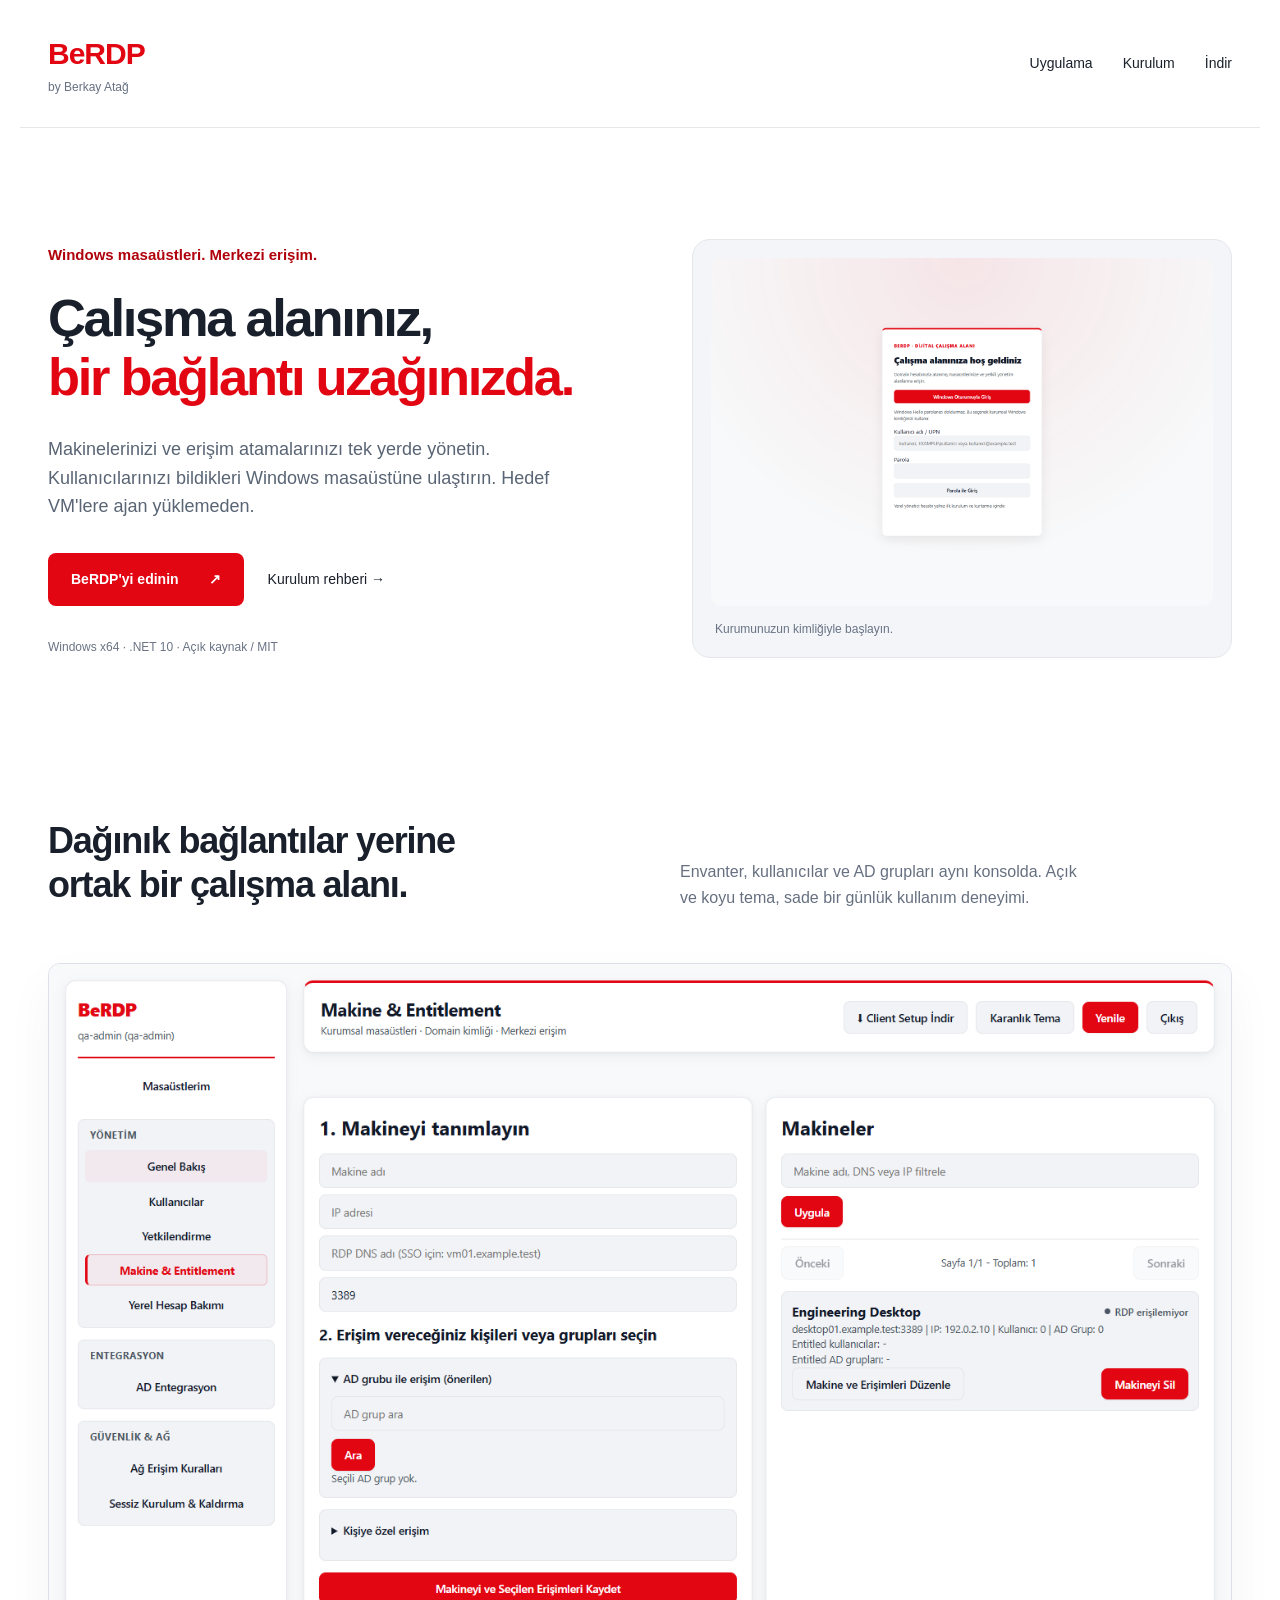
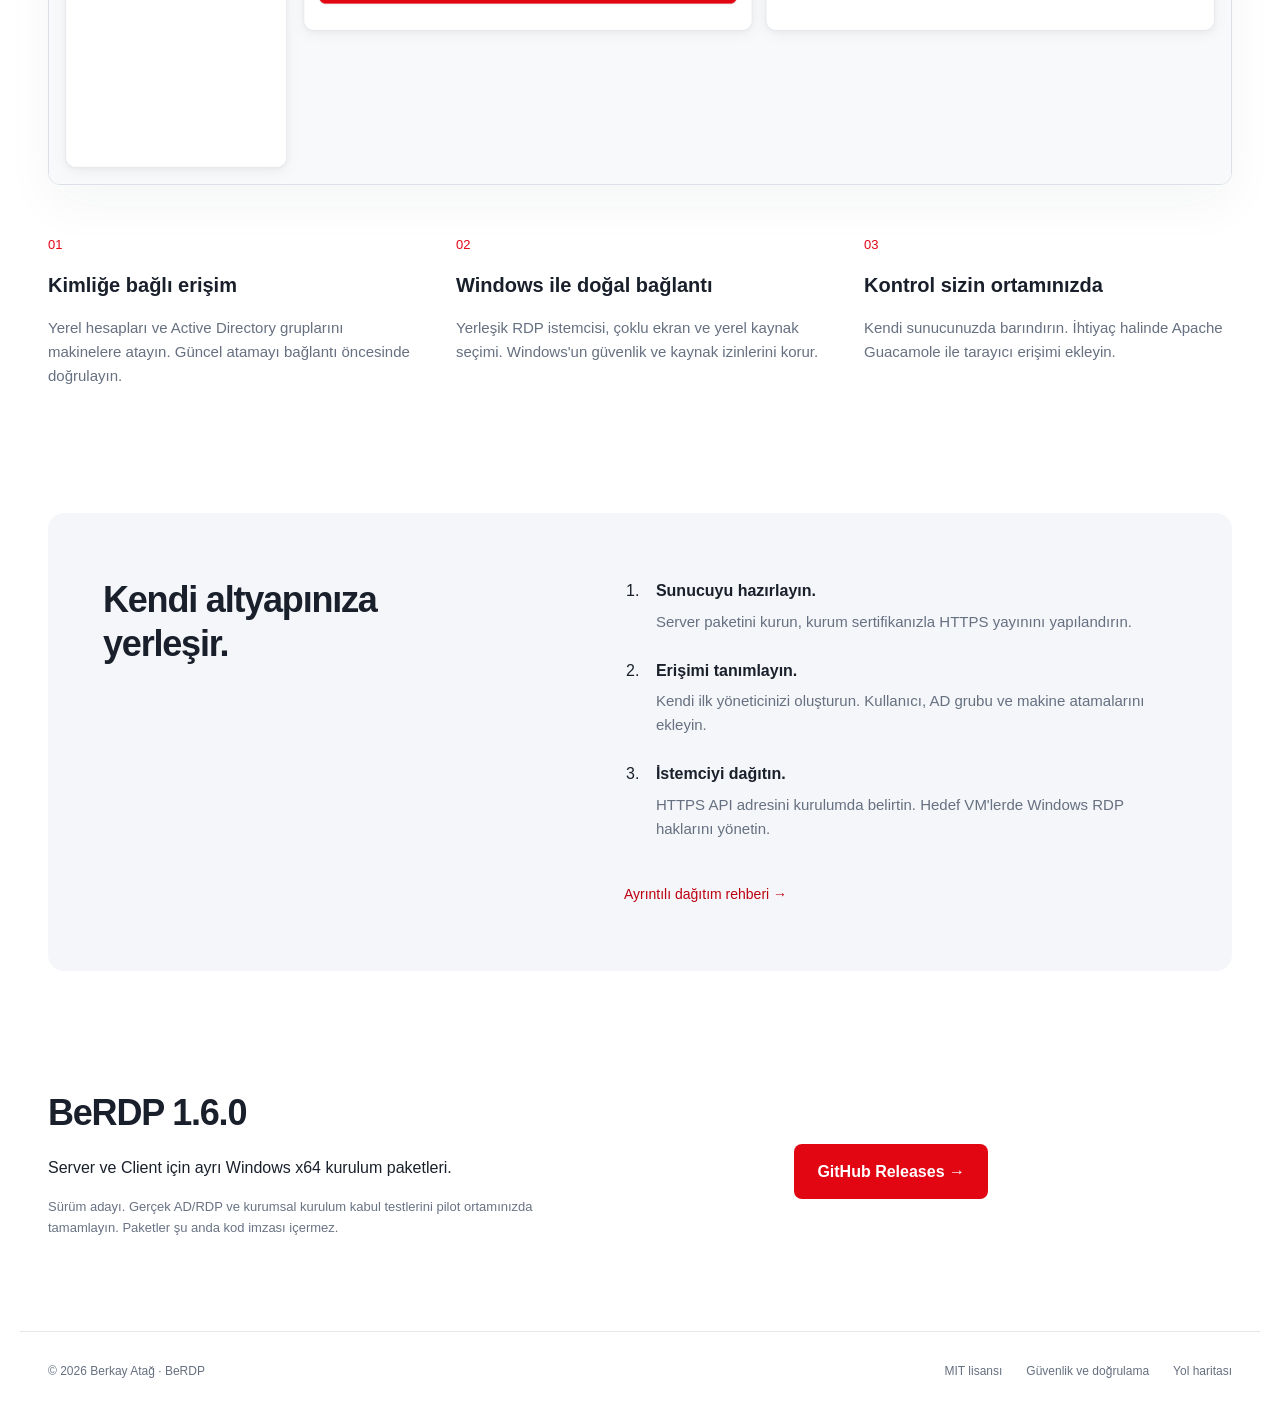
==== docs/index.html @ 2b5a0aac "Prepare BeRDP 1.6.0 secure release candidate" ====
<!doctype html>
<html lang="tr"><head><meta charset="utf-8"><meta name="viewport" content="width=device-width, initial-scale=1"><meta name="description" content="BeRDP: Windows masaüstleri için merkezi RDP erişimi ve Active Directory tabanlı yetkilendirme."><title>BeRDP — Masaüstlerine tek noktadan erişim</title><link rel="stylesheet" href="site.css"><script defer src="site-config.js"></script><script defer src="site.js"></script></head>
<body><header><a class="brand" href="#">BeRDP<span>by Berkay Atağ</span></a><nav aria-label="Ana menü"><a href="#product">Uygulama</a><a href="#deploy">Kurulum</a><a href="#download">İndir</a></nav></header>
<main><section class="hero"><div><p class="intro">Windows masaüstleri. Merkezi erişim.</p><h1>Çalışma alanınız,<br><em>bir bağlantı uzağınızda.</em></h1><p class="lead">Makinelerinizi ve erişim atamalarınızı tek yerde yönetin. Kullanıcılarınızı bildikleri Windows masaüstüne ulaştırın. Hedef VM'lere ajan yüklemeden.</p><div class="actions"><a class="button" href="#download">BeRDP'yi edinin <span aria-hidden="true">↗</span></a><a href="INSTALLATION_GUIDE.md">Kurulum rehberi →</a></div><p class="meta">Windows x64 · .NET 10 · Açık kaynak / MIT</p></div><figure><img src="ui/login.png" alt="BeRDP'nin Windows oturumu veya kullanıcı parolasıyla giriş ekranı"><figcaption>Kurumunuzun kimliğiyle başlayın.</figcaption></figure></section>
<section id="product" class="product"><div class="section-heading"><h2>Dağınık bağlantılar yerine<br>ortak bir çalışma alanı.</h2><p>Envanter, kullanıcılar ve AD grupları aynı konsolda. Açık ve koyu tema, sade bir günlük kullanım deneyimi.</p></div><img class="wide" src="ui/machines.png" alt="BeRDP konsolunda makine oluşturma ve kullanıcı veya grup atama ekranı" loading="lazy"><div class="features"><article><span>01</span><h3>Kimliğe bağlı erişim</h3><p>Yerel hesapları ve Active Directory gruplarını makinelere atayın. Güncel atamayı bağlantı öncesinde doğrulayın.</p></article><article><span>02</span><h3>Windows ile doğal bağlantı</h3><p>Yerleşik RDP istemcisi, çoklu ekran ve yerel kaynak seçimi. Windows'un güvenlik ve kaynak izinlerini korur.</p></article><article><span>03</span><h3>Kontrol sizin ortamınızda</h3><p>Kendi sunucunuzda barındırın. İhtiyaç halinde Apache Guacamole ile tarayıcı erişimi ekleyin.</p></article></div></section>
<section id="deploy" class="deploy"><h2>Kendi altyapınıza<br>yerleşir.</h2><div><ol><li><strong>Sunucuyu hazırlayın.</strong><p>Server paketini kurun, kurum sertifikanızla HTTPS yayınını yapılandırın.</p></li><li><strong>Erişimi tanımlayın.</strong><p>Kendi ilk yöneticinizi oluşturun. Kullanıcı, AD grubu ve makine atamalarını ekleyin.</p></li><li><strong>İstemciyi dağıtın.</strong><p>HTTPS API adresini kurulumda belirtin. Hedef VM'lerde Windows RDP haklarını yönetin.</p></li></ol><a href="INSTALLATION_GUIDE.md">Ayrıntılı dağıtım rehberi →</a></div></section>
<section id="download" class="download"><div><h2>BeRDP 1.6.0</h2><p>Server ve Client için ayrı Windows x64 kurulum paketleri.</p><p class="release-note">Sürüm adayı. Gerçek AD/RDP ve kurumsal kurulum kabul testlerini pilot ortamınızda tamamlayın. Paketler şu anda kod imzası içermez.</p></div><div id="releaseLinks"><p>Public yayın hazırlanıyor.</p><a class="button" href="RELEASING.md">Yayın ve derleme rehberi →</a></div></section>
</main><footer><span>© 2026 Berkay Atağ · BeRDP</span><a href="../LICENSE">MIT lisansı</a><a href="SECURITY-REVIEW.md">Güvenlik ve doğrulama</a><a href="ROADMAP.md">Yol haritası</a></footer></body></html>
---- docs/site.css ----
*{box-sizing:border-box}html{scroll-behavior:smooth}body{margin:0;color:#19202b;background:#fff;font-family:Segoe UI,Arial,sans-serif;line-height:1.6}a{color:inherit;text-decoration:none}a:hover{text-decoration:underline}a:focus-visible{outline:3px solid #e20613;outline-offset:6px}header,main,footer{max-width:1240px;margin:auto}header{display:flex;justify-content:space-between;align-items:center;padding:30px 28px;border-bottom:1px solid #e5e7eb}.brand{font-weight:800;font-size:30px;color:#e20613;letter-spacing:-1px}.brand span{font-size:12px;color:#677183;display:block;font-weight:400;letter-spacing:0}nav{display:flex;gap:30px;font-size:14px}.hero{padding:100px 28px 80px;display:grid;grid-template-columns:1.1fr 1fr;gap:50px;align-items:center}.intro{color:#b0000b;font-size:15px;font-weight:600}h1{font-size:clamp(36px,4.1vw,58px);line-height:1.12;letter-spacing:-2.3px;margin:22px 0 28px}h1 em{font-style:normal;color:#e20613}.lead{font-size:18px;color:#596474;max-width:540px}.actions{display:flex;align-items:center;gap:24px;margin:32px 0;font-size:14px}.button{display:inline-flex;justify-content:space-between;gap:30px;padding:15px 23px;background:#e20613;color:white;border-radius:8px;font-weight:600}.button:hover{background:#bc0010;text-decoration:none}.meta{font-size:12px;color:#6a7484}figure{margin:0;padding:18px;background:#f3f5f8;border:1px solid #e5e7eb;border-radius:18px}figure img{display:block;width:100%;border-radius:10px}figcaption{font-size:12px;color:#687385;margin:14px 4px 0}.product{padding:70px 28px}.section-heading{display:grid;grid-template-columns:1fr 1fr;gap:80px;align-items:end;margin-bottom:36px}h2{font-size:36px;line-height:1.22;letter-spacing:-1.2px;margin:0 0 20px}.section-heading p{color:#667080;max-width:400px}.wide{width:100%;display:block;border:1px solid #dce1e8;border-radius:12px;box-shadow:0 20px 50px #1823380b}.features{display:grid;grid-template-columns:repeat(3,1fr);gap:40px;margin-top:46px}.features span{font-size:13px;color:#e20613}.features h3{font-size:20px;margin:12px 0}.features p{font-size:15px;color:#667080}.deploy{margin:40px 28px;padding:65px 55px;background:#f4f6f9;border-radius:16px;display:grid;grid-template-columns:1fr 1.2fr;gap:60px}ol{padding-left:20px;margin-top:0}li{padding:0 0 18px 12px}li p{margin:6px 0;color:#667080;font-size:15px}.deploy a{font-size:14px;color:#bd0010}.download{padding:80px 28px;display:grid;grid-template-columns:1.5fr 1fr;gap:90px;align-items:center}.release-note{color:#697384;font-size:13px;max-width:540px}footer{border-top:1px solid #e5e7eb;padding:30px 28px;display:flex;gap:24px;color:#667080;font-size:12px}footer span{margin-right:auto}@media(max-width:760px){header{padding:20px}nav{gap:16px}.hero{padding:50px 20px;grid-template-columns:1fr;gap:28px}h1{letter-spacing:-1.2px}.section-heading{grid-template-columns:1fr;gap:0}h2{font-size:30px}.product{padding:35px 20px}.features{grid-template-columns:1fr;gap:16px}.deploy{margin:20px;padding:30px;grid-template-columns:1fr;gap:15px}.download{padding:45px 20px;grid-template-columns:1fr;gap:10px}footer{flex-wrap:wrap;padding:24px 20px}footer span{width:100%}.actions{gap:18px;flex-wrap:wrap}}@media(prefers-reduced-motion:reduce){html{scroll-behavior:auto}}
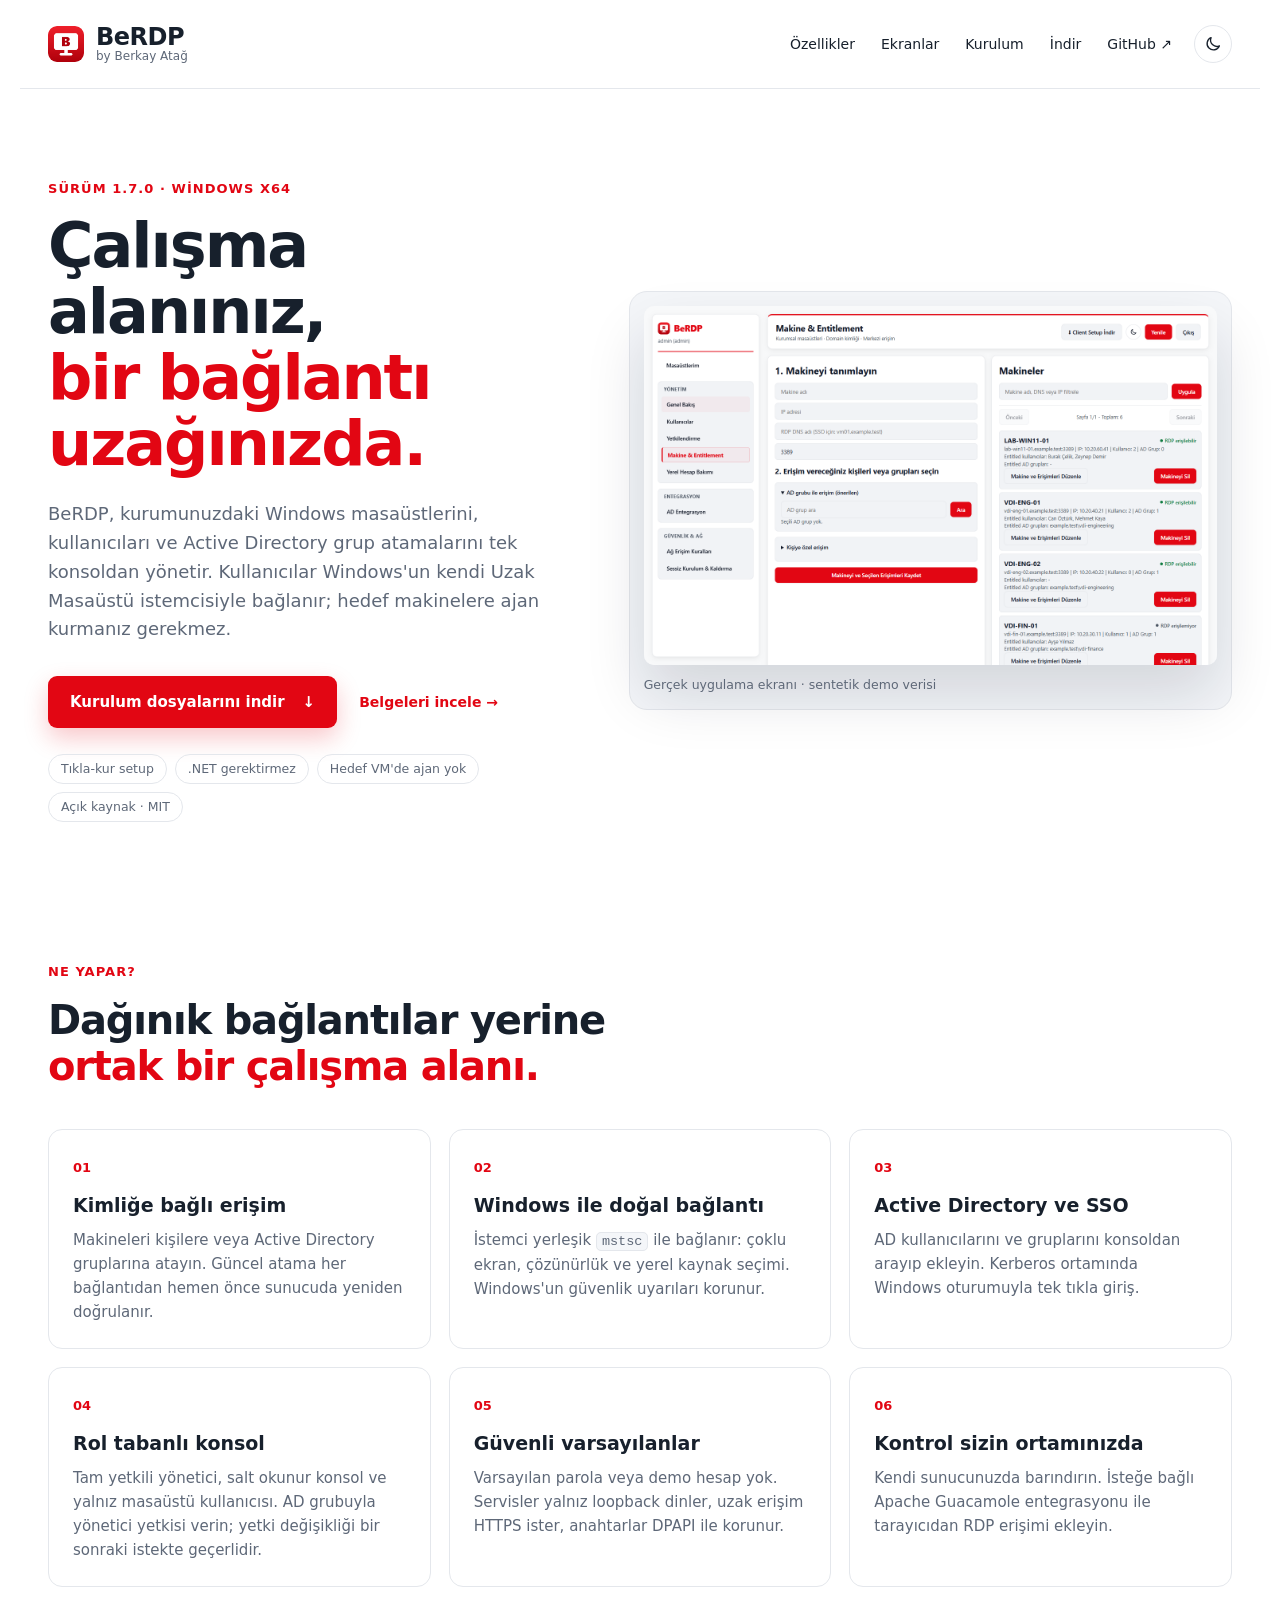
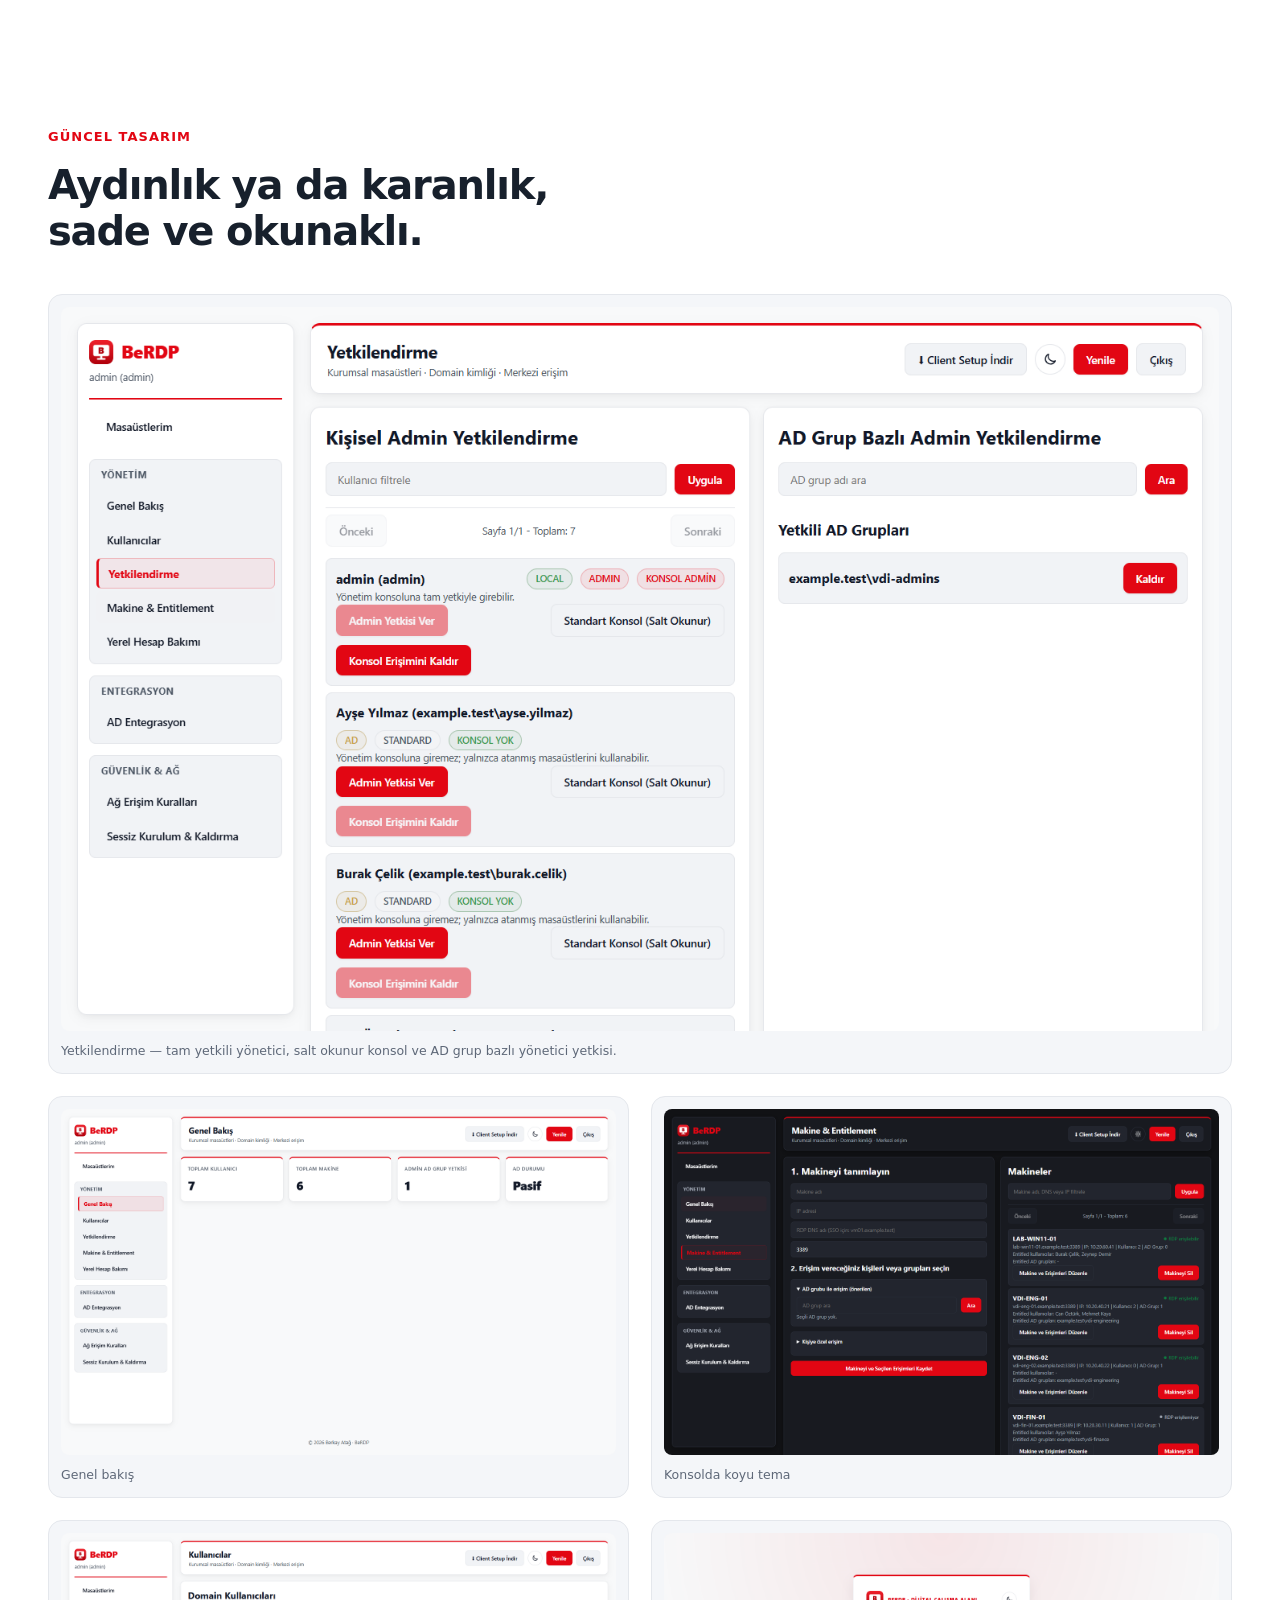
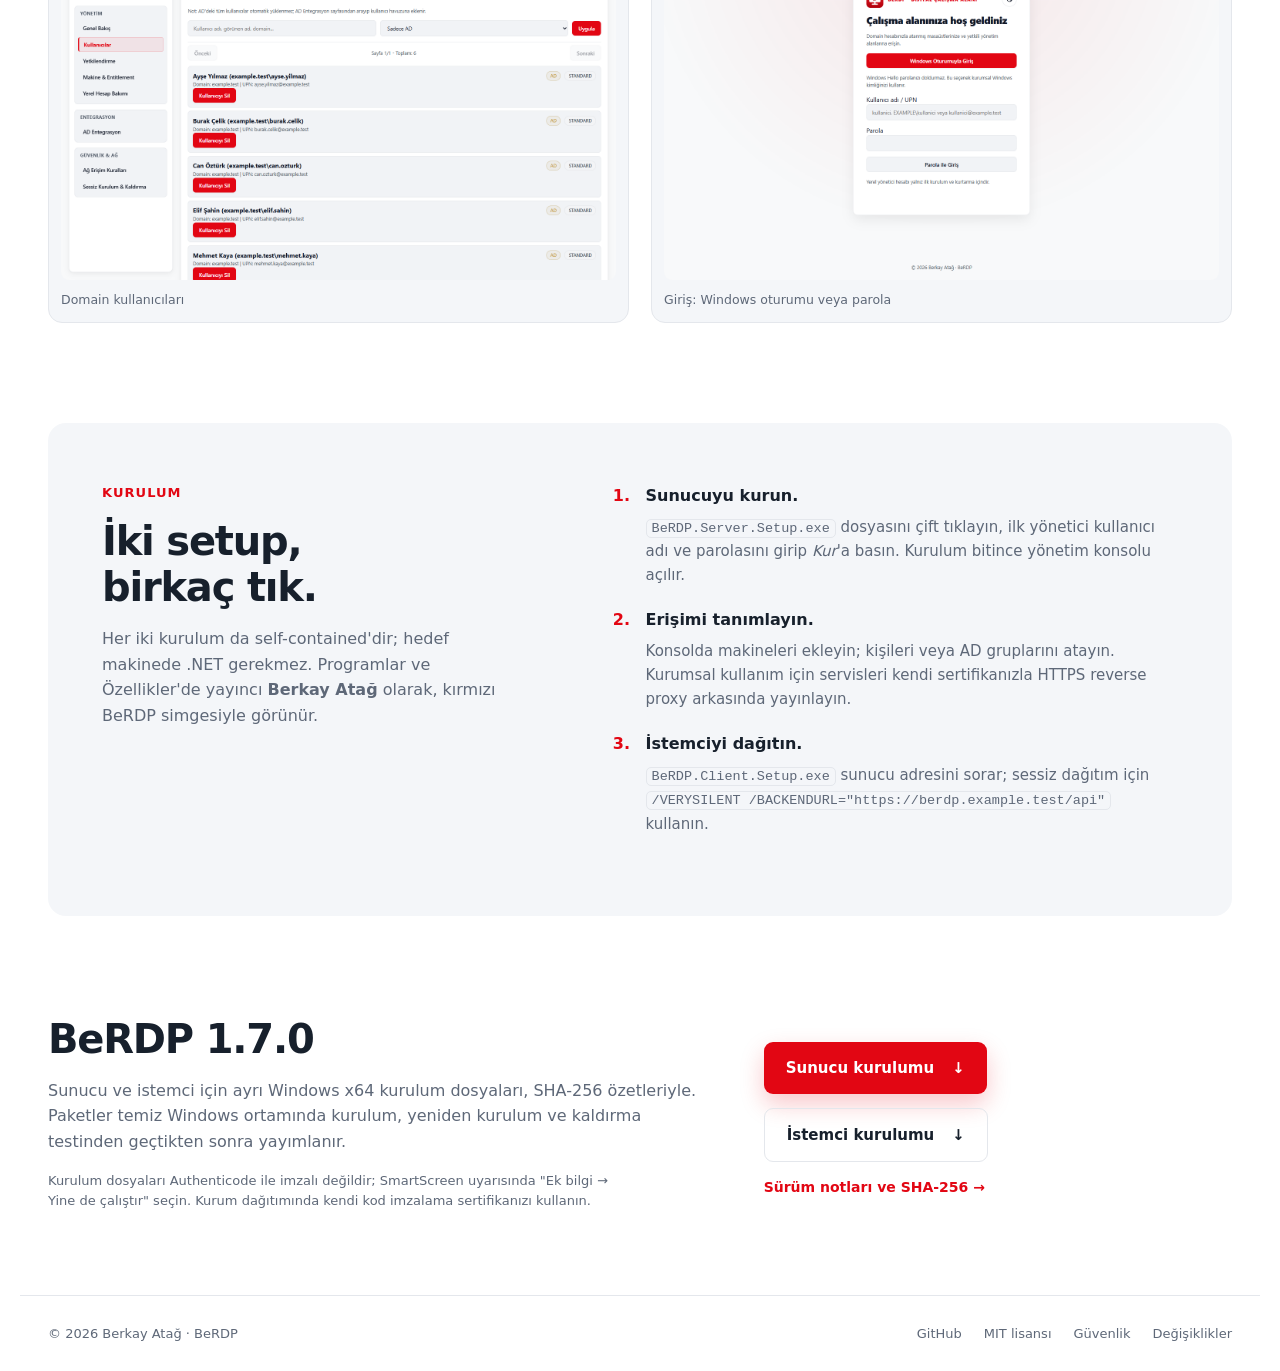
==== commit e8266095: "Release BeRDP 1.7.0: click-to-install setups, red brand icon and security fixes - Turkish click-to-i" ====
--- a/docs/index.html
+++ b/docs/index.html
@@ -1,8 +1,187 @@
 <!doctype html>
-<html lang="tr"><head><meta charset="utf-8"><meta name="viewport" content="width=device-width, initial-scale=1"><meta name="description" content="BeRDP: Windows masaüstleri için merkezi RDP erişimi ve Active Directory tabanlı yetkilendirme."><title>BeRDP — Masaüstlerine tek noktadan erişim</title><link rel="stylesheet" href="site.css"><script defer src="site-config.js"></script><script defer src="site.js"></script></head>
-<body><header><a class="brand" href="#">BeRDP<span>by Berkay Atağ</span></a><nav aria-label="Ana menü"><a href="#product">Uygulama</a><a href="#deploy">Kurulum</a><a href="#download">İndir</a></nav></header>
-<main><section class="hero"><div><p class="intro">Windows masaüstleri. Merkezi erişim.</p><h1>Çalışma alanınız,<br><em>bir bağlantı uzağınızda.</em></h1><p class="lead">Makinelerinizi ve erişim atamalarınızı tek yerde yönetin. Kullanıcılarınızı bildikleri Windows masaüstüne ulaştırın. Hedef VM'lere ajan yüklemeden.</p><div class="actions"><a class="button" href="#download">BeRDP'yi edinin <span aria-hidden="true">↗</span></a><a href="INSTALLATION_GUIDE.md">Kurulum rehberi →</a></div><p class="meta">Windows x64 · .NET 10 · Açık kaynak / MIT</p></div><figure><img src="ui/login.png" alt="BeRDP'nin Windows oturumu veya kullanıcı parolasıyla giriş ekranı"><figcaption>Kurumunuzun kimliğiyle başlayın.</figcaption></figure></section>
-<section id="product" class="product"><div class="section-heading"><h2>Dağınık bağlantılar yerine<br>ortak bir çalışma alanı.</h2><p>Envanter, kullanıcılar ve AD grupları aynı konsolda. Açık ve koyu tema, sade bir günlük kullanım deneyimi.</p></div><img class="wide" src="ui/machines.png" alt="BeRDP konsolunda makine oluşturma ve kullanıcı veya grup atama ekranı" loading="lazy"><div class="features"><article><span>01</span><h3>Kimliğe bağlı erişim</h3><p>Yerel hesapları ve Active Directory gruplarını makinelere atayın. Güncel atamayı bağlantı öncesinde doğrulayın.</p></article><article><span>02</span><h3>Windows ile doğal bağlantı</h3><p>Yerleşik RDP istemcisi, çoklu ekran ve yerel kaynak seçimi. Windows'un güvenlik ve kaynak izinlerini korur.</p></article><article><span>03</span><h3>Kontrol sizin ortamınızda</h3><p>Kendi sunucunuzda barındırın. İhtiyaç halinde Apache Guacamole ile tarayıcı erişimi ekleyin.</p></article></div></section>
-<section id="deploy" class="deploy"><h2>Kendi altyapınıza<br>yerleşir.</h2><div><ol><li><strong>Sunucuyu hazırlayın.</strong><p>Server paketini kurun, kurum sertifikanızla HTTPS yayınını yapılandırın.</p></li><li><strong>Erişimi tanımlayın.</strong><p>Kendi ilk yöneticinizi oluşturun. Kullanıcı, AD grubu ve makine atamalarını ekleyin.</p></li><li><strong>İstemciyi dağıtın.</strong><p>HTTPS API adresini kurulumda belirtin. Hedef VM'lerde Windows RDP haklarını yönetin.</p></li></ol><a href="INSTALLATION_GUIDE.md">Ayrıntılı dağıtım rehberi →</a></div></section>
-<section id="download" class="download"><div><h2>BeRDP 1.6.0</h2><p>Server ve Client için ayrı Windows x64 kurulum paketleri.</p><p class="release-note">Sürüm adayı. Gerçek AD/RDP ve kurumsal kurulum kabul testlerini pilot ortamınızda tamamlayın. Paketler şu anda kod imzası içermez.</p></div><div id="releaseLinks"><p>Public yayın hazırlanıyor.</p><a class="button" href="RELEASING.md">Yayın ve derleme rehberi →</a></div></section>
-</main><footer><span>© 2026 Berkay Atağ · BeRDP</span><a href="../LICENSE">MIT lisansı</a><a href="SECURITY-REVIEW.md">Güvenlik ve doğrulama</a><a href="ROADMAP.md">Yol haritası</a></footer></body></html>
+<html lang="tr">
+<head>
+<meta charset="utf-8">
+<meta name="viewport" content="width=device-width, initial-scale=1">
+<meta name="description" content="BeRDP: Windows masaüstlerine merkezi, ajan gerektirmeyen RDP erişimi. Makine, kullanıcı ve Active Directory grup atamalarını tek konsoldan yönetin.">
+<meta name="color-scheme" content="light dark">
+<meta property="og:title" content="BeRDP — Masaüstlerine tek noktadan erişim">
+<meta property="og:description" content="Makine ve erişim atamalarını tek konsolda yönetin; kullanıcılar Windows'un kendi RDP istemcisiyle bağlansın.">
+<meta property="og:image" content="https://berkayatag.github.io/BeRDP/ui/machines.png">
+<title>BeRDP — Masaüstlerine tek noktadan erişim</title>
+<link rel="icon" type="image/png" href="assets/berdp-logo.png">
+<link rel="stylesheet" href="site.css?v=1.7.0">
+<script>
+  // Varsayılan aydınlık tema; ziyaretçinin seçimi bu tarayıcıda hatırlanır.
+  // Sayfa boyanmadan önce uygulanır, böylece tema geçişinde yanıp sönme olmaz.
+  (function () {
+    var theme = 'light';
+    try { if (localStorage.getItem('berdp.site.theme') === 'dark') theme = 'dark'; } catch (e) {}
+    document.documentElement.setAttribute('data-theme', theme);
+  })();
+</script>
+</head>
+<body>
+<a class="skip" href="#main">İçeriğe geç</a>
+<header class="top">
+  <a class="brand" href="#"><img src="assets/berdp-logo.png" alt="" width="36" height="36"><span>BeRDP<small>by Berkay Atağ</small></span></a>
+  <nav aria-label="Ana menü">
+    <a href="#ozellikler">Özellikler</a>
+    <a href="#ekranlar">Ekranlar</a>
+    <a href="#kurulum">Kurulum</a>
+    <a href="#indir">İndir</a>
+    <a href="https://github.com/BerkayAtag/BeRDP">GitHub ↗</a>
+  </nav>
+  <button class="theme-toggle" id="theme-toggle" type="button" aria-pressed="false" aria-label="Karanlık temaya geç" title="Karanlık temaya geç">
+    <svg class="icon-moon" viewBox="0 0 24 24" width="18" height="18" aria-hidden="true"><path d="M20.5 14.6A8.5 8.5 0 0 1 9.4 3.5a8.5 8.5 0 1 0 11.1 11.1Z" fill="none" stroke="currentColor" stroke-width="1.8" stroke-linejoin="round"/></svg>
+    <svg class="icon-sun" viewBox="0 0 24 24" width="18" height="18" aria-hidden="true"><circle cx="12" cy="12" r="4.2" fill="none" stroke="currentColor" stroke-width="1.8"/><path d="M12 2.5v2.2M12 19.3v2.2M4.6 4.6l1.6 1.6M17.8 17.8l1.6 1.6M2.5 12h2.2M19.3 12h2.2M4.6 19.4l1.6-1.6M17.8 6.2l1.6-1.6" stroke="currentColor" stroke-width="1.8" stroke-linecap="round"/></svg>
+  </button>
+</header>
+
+<main id="main">
+  <section class="hero">
+    <div class="hero-copy">
+      <p class="eyebrow">Sürüm 1.7.0 · Windows x64</p>
+      <h1>Çalışma alanınız,<br><em>bir bağlantı uzağınızda.</em></h1>
+      <p class="lead">BeRDP, kurumunuzdaki Windows masaüstlerini, kullanıcıları ve Active Directory grup atamalarını tek konsoldan yönetir. Kullanıcılar Windows'un kendi Uzak Masaüstü istemcisiyle bağlanır; hedef makinelere ajan kurmanız gerekmez.</p>
+      <div class="actions">
+        <a class="button" href="#indir">Kurulum dosyalarını indir <span aria-hidden="true">↓</span></a>
+        <a class="link" href="https://github.com/BerkayAtag/BeRDP#readme">Belgeleri incele →</a>
+      </div>
+      <ul class="facts">
+        <li>Tıkla-kur setup</li>
+        <li>.NET gerektirmez</li>
+        <li>Hedef VM'de ajan yok</li>
+        <li>Açık kaynak · MIT</li>
+      </ul>
+    </div>
+    <figure class="hero-shot">
+      <img src="ui/machines.png" data-light-src="ui/machines.png" data-dark-src="ui/machines-dark.png" alt="BeRDP yönetim konsolu: makine tanımlama, AD grubu ve kişi bazlı erişim seçimi, RDP erişilebilirlik durumlu makine listesi" width="1440" height="900">
+      <figcaption>Gerçek uygulama ekranı · sentetik demo verisi</figcaption>
+    </figure>
+  </section>
+
+  <section id="ozellikler" class="section">
+    <div class="section-head">
+      <p class="eyebrow">Ne yapar?</p>
+      <h2>Dağınık bağlantılar yerine<br><em>ortak bir çalışma alanı.</em></h2>
+    </div>
+    <div class="features">
+      <article>
+        <span class="num">01</span>
+        <h3>Kimliğe bağlı erişim</h3>
+        <p>Makineleri kişilere veya Active Directory gruplarına atayın. Güncel atama her bağlantıdan hemen önce sunucuda yeniden doğrulanır.</p>
+      </article>
+      <article>
+        <span class="num">02</span>
+        <h3>Windows ile doğal bağlantı</h3>
+        <p>İstemci yerleşik <code>mstsc</code> ile bağlanır: çoklu ekran, çözünürlük ve yerel kaynak seçimi. Windows'un güvenlik uyarıları korunur.</p>
+      </article>
+      <article>
+        <span class="num">03</span>
+        <h3>Active Directory ve SSO</h3>
+        <p>AD kullanıcılarını ve gruplarını konsoldan arayıp ekleyin. Kerberos ortamında Windows oturumuyla tek tıkla giriş.</p>
+      </article>
+      <article>
+        <span class="num">04</span>
+        <h3>Rol tabanlı konsol</h3>
+        <p>Tam yetkili yönetici, salt okunur konsol ve yalnız masaüstü kullanıcısı. AD grubuyla yönetici yetkisi verin; yetki değişikliği bir sonraki istekte geçerlidir.</p>
+      </article>
+      <article>
+        <span class="num">05</span>
+        <h3>Güvenli varsayılanlar</h3>
+        <p>Varsayılan parola veya demo hesap yok. Servisler yalnız loopback dinler, uzak erişim HTTPS ister, anahtarlar DPAPI ile korunur.</p>
+      </article>
+      <article>
+        <span class="num">06</span>
+        <h3>Kontrol sizin ortamınızda</h3>
+        <p>Kendi sunucunuzda barındırın. İsteğe bağlı Apache Guacamole entegrasyonu ile tarayıcıdan RDP erişimi ekleyin.</p>
+      </article>
+    </div>
+  </section>
+
+  <section id="ekranlar" class="section">
+    <div class="section-head">
+      <p class="eyebrow">Güncel tasarım</p>
+      <h2>Aydınlık ya da karanlık,<br>sade ve okunaklı.</h2>
+    </div>
+    <div class="gallery">
+      <figure class="wide"><img src="ui/authorization.png" data-light-src="ui/authorization.png" data-dark-src="ui/authorization-dark.png" alt="Yetkilendirme ekranı: kişisel ve AD grup bazlı yönetici yetkileri" loading="lazy" width="1440" height="900"><figcaption>Yetkilendirme — tam yetkili yönetici, salt okunur konsol ve AD grup bazlı yönetici yetkisi.</figcaption></figure>
+      <figure><img src="ui/overview.png" data-light-src="ui/overview.png" data-dark-src="ui/overview-dark.png" alt="Genel bakış: kullanıcı, makine, yönetici AD grubu ve AD durumu sayaçları" loading="lazy" width="1440" height="900"><figcaption>Genel bakış</figcaption></figure>
+      <figure><img src="ui/machines-dark.png" data-light-src="ui/machines-dark.png" data-dark-src="ui/machines.png" data-light-alt="Koyu temada yönetim konsolu" data-dark-alt="Aydınlık temada yönetim konsolu" alt="Koyu temada yönetim konsolu" loading="lazy" width="1440" height="900"><figcaption data-light-text="Konsolda koyu tema" data-dark-text="Konsolda aydınlık tema">Konsolda koyu tema</figcaption></figure>
+      <figure><img src="ui/users.png" data-light-src="ui/users.png" data-dark-src="ui/users-dark.png" alt="Domain kullanıcıları listesi" loading="lazy" width="1440" height="900"><figcaption>Domain kullanıcıları</figcaption></figure>
+      <figure><img src="ui/login.png" data-light-src="ui/login.png" data-dark-src="ui/login-dark.png" alt="Windows oturumu veya parola ile giriş ekranı" loading="lazy" width="1440" height="900"><figcaption>Giriş: Windows oturumu veya parola</figcaption></figure>
+    </div>
+  </section>
+
+  <section id="kurulum" class="section install">
+    <div>
+      <p class="eyebrow">Kurulum</p>
+      <h2>İki setup,<br>birkaç tık.</h2>
+      <p class="muted">Her iki kurulum da self-contained'dir; hedef makinede .NET gerekmez. Programlar ve Özellikler'de yayıncı <strong>Berkay Atağ</strong> olarak, kırmızı BeRDP simgesiyle görünür.</p>
+    </div>
+    <ol class="steps">
+      <li><strong>Sunucuyu kurun.</strong><p><code>BeRDP.Server.Setup.exe</code> dosyasını çift tıklayın, ilk yönetici kullanıcı adı ve parolasını girip <em>Kur</em>'a basın. Kurulum bitince yönetim konsolu açılır.</p></li>
+      <li><strong>Erişimi tanımlayın.</strong><p>Konsolda makineleri ekleyin; kişileri veya AD gruplarını atayın. Kurumsal kullanım için servisleri kendi sertifikanızla HTTPS reverse proxy arkasında yayınlayın.</p></li>
+      <li><strong>İstemciyi dağıtın.</strong><p><code>BeRDP.Client.Setup.exe</code> sunucu adresini sorar; sessiz dağıtım için <code>/VERYSILENT /BACKENDURL="https://berdp.example.test/api"</code> kullanın.</p></li>
+    </ol>
+  </section>
+
+  <section id="indir" class="section download">
+    <div>
+      <h2>BeRDP 1.7.0</h2>
+      <p class="muted">Sunucu ve istemci için ayrı Windows x64 kurulum dosyaları, SHA-256 özetleriyle. Paketler temiz Windows ortamında kurulum, yeniden kurulum ve kaldırma testinden geçtikten sonra yayımlanır.</p>
+      <p class="note">Kurulum dosyaları Authenticode ile imzalı değildir; SmartScreen uyarısında "Ek bilgi → Yine de çalıştır" seçin. Kurum dağıtımında kendi kod imzalama sertifikanızı kullanın.</p>
+    </div>
+    <div class="download-links">
+      <a class="button" href="https://github.com/BerkayAtag/BeRDP/releases/latest/download/BeRDP.Server.Setup.exe">Sunucu kurulumu <span aria-hidden="true">↓</span></a>
+      <a class="button secondary" href="https://github.com/BerkayAtag/BeRDP/releases/latest/download/BeRDP.Client.Setup.exe">İstemci kurulumu <span aria-hidden="true">↓</span></a>
+      <a class="link" href="https://github.com/BerkayAtag/BeRDP/releases/latest">Sürüm notları ve SHA-256 →</a>
+    </div>
+  </section>
+</main>
+
+<footer>
+  <span>© 2026 Berkay Atağ · BeRDP</span>
+  <a href="https://github.com/BerkayAtag/BeRDP">GitHub</a>
+  <a href="https://github.com/BerkayAtag/BeRDP/blob/main/LICENSE">MIT lisansı</a>
+  <a href="https://github.com/BerkayAtag/BeRDP/blob/main/SECURITY.md">Güvenlik</a>
+  <a href="https://github.com/BerkayAtag/BeRDP/blob/main/CHANGELOG.md">Değişiklikler</a>
+</footer>
+<script>
+  (function () {
+    var root = document.documentElement;
+    var button = document.getElementById('theme-toggle');
+
+    function apply(theme) {
+      var dark = theme === 'dark';
+      root.setAttribute('data-theme', theme);
+      var label = dark ? 'Aydınlık temaya geç' : 'Karanlık temaya geç';
+      button.setAttribute('aria-pressed', String(dark));
+      button.setAttribute('aria-label', label);
+      button.setAttribute('title', label);
+
+      // Ekran görüntüleri ve açıklamaları seçilen temaya göre değişir.
+      var mode = dark ? 'dark' : 'light';
+      document.querySelectorAll('img[data-light-src]').forEach(function (img) {
+        var src = img.getAttribute('data-' + mode + '-src');
+        if (img.getAttribute('src') !== src) img.setAttribute('src', src);
+        var alt = img.getAttribute('data-' + mode + '-alt');
+        if (alt) img.setAttribute('alt', alt);
+      });
+      document.querySelectorAll('[data-light-text]').forEach(function (el) {
+        el.textContent = el.getAttribute('data-' + mode + '-text');
+      });
+    }
+
+    apply(root.getAttribute('data-theme') === 'dark' ? 'dark' : 'light');
+
+    button.addEventListener('click', function () {
+      var next = root.getAttribute('data-theme') === 'dark' ? 'light' : 'dark';
+      apply(next);
+      try { localStorage.setItem('berdp.site.theme', next); } catch (e) {}
+    });
+  })();
+</script>
+</body>
+</html>
--- a/docs/site.css
+++ b/docs/site.css
@@ -1 +1,127 @@
-*{box-sizing:border-box}html{scroll-behavior:smooth}body{margin:0;color:#19202b;background:#fff;font-family:Segoe UI,Arial,sans-serif;line-height:1.6}a{color:inherit;text-decoration:none}a:hover{text-decoration:underline}a:focus-visible{outline:3px solid #e20613;outline-offset:6px}header,main,footer{max-width:1240px;margin:auto}header{display:flex;justify-content:space-between;align-items:center;padding:30px 28px;border-bottom:1px solid #e5e7eb}.brand{font-weight:800;font-size:30px;color:#e20613;letter-spacing:-1px}.brand span{font-size:12px;color:#677183;display:block;font-weight:400;letter-spacing:0}nav{display:flex;gap:30px;font-size:14px}.hero{padding:100px 28px 80px;display:grid;grid-template-columns:1.1fr 1fr;gap:50px;align-items:center}.intro{color:#b0000b;font-size:15px;font-weight:600}h1{font-size:clamp(36px,4.1vw,58px);line-height:1.12;letter-spacing:-2.3px;margin:22px 0 28px}h1 em{font-style:normal;color:#e20613}.lead{font-size:18px;color:#596474;max-width:540px}.actions{display:flex;align-items:center;gap:24px;margin:32px 0;font-size:14px}.button{display:inline-flex;justify-content:space-between;gap:30px;padding:15px 23px;background:#e20613;color:white;border-radius:8px;font-weight:600}.button:hover{background:#bc0010;text-decoration:none}.meta{font-size:12px;color:#6a7484}figure{margin:0;padding:18px;background:#f3f5f8;border:1px solid #e5e7eb;border-radius:18px}figure img{display:block;width:100%;border-radius:10px}figcaption{font-size:12px;color:#687385;margin:14px 4px 0}.product{padding:70px 28px}.section-heading{display:grid;grid-template-columns:1fr 1fr;gap:80px;align-items:end;margin-bottom:36px}h2{font-size:36px;line-height:1.22;letter-spacing:-1.2px;margin:0 0 20px}.section-heading p{color:#667080;max-width:400px}.wide{width:100%;display:block;border:1px solid #dce1e8;border-radius:12px;box-shadow:0 20px 50px #1823380b}.features{display:grid;grid-template-columns:repeat(3,1fr);gap:40px;margin-top:46px}.features span{font-size:13px;color:#e20613}.features h3{font-size:20px;margin:12px 0}.features p{font-size:15px;color:#667080}.deploy{margin:40px 28px;padding:65px 55px;background:#f4f6f9;border-radius:16px;display:grid;grid-template-columns:1fr 1.2fr;gap:60px}ol{padding-left:20px;margin-top:0}li{padding:0 0 18px 12px}li p{margin:6px 0;color:#667080;font-size:15px}.deploy a{font-size:14px;color:#bd0010}.download{padding:80px 28px;display:grid;grid-template-columns:1.5fr 1fr;gap:90px;align-items:center}.release-note{color:#697384;font-size:13px;max-width:540px}footer{border-top:1px solid #e5e7eb;padding:30px 28px;display:flex;gap:24px;color:#667080;font-size:12px}footer span{margin-right:auto}@media(max-width:760px){header{padding:20px}nav{gap:16px}.hero{padding:50px 20px;grid-template-columns:1fr;gap:28px}h1{letter-spacing:-1.2px}.section-heading{grid-template-columns:1fr;gap:0}h2{font-size:30px}.product{padding:35px 20px}.features{grid-template-columns:1fr;gap:16px}.deploy{margin:20px;padding:30px;grid-template-columns:1fr;gap:15px}.download{padding:45px 20px;grid-template-columns:1fr;gap:10px}footer{flex-wrap:wrap;padding:24px 20px}footer span{width:100%}.actions{gap:18px;flex-wrap:wrap}}@media(prefers-reduced-motion:reduce){html{scroll-behavior:auto}}
+/* Varsayılan aydınlık tema; sağ üstteki düğmeyle karanlık temaya geçilir. */
+:root {
+  color-scheme: light;
+  --red: #e20613;
+  --red-dark: #b0000b;
+  --ink: #17202c;
+  --muted: #5e6878;
+  --line: #e4e7ec;
+  --soft: #f4f6f9;
+  --bg: #ffffff;
+  --card: #ffffff;
+  --shot-shadow: rgba(17, 24, 39, .14);
+}
+
+:root[data-theme="dark"] {
+  color-scheme: dark;
+  --red: #ff3b45;
+  --red-dark: #e20613;
+  --ink: #eef1f5;
+  --muted: #a3acba;
+  --line: #2a2f38;
+  --soft: #171a20;
+  --bg: #0f1115;
+  --card: #15181e;
+  --shot-shadow: rgba(0, 0, 0, .45);
+}
+
+* { box-sizing: border-box; }
+html { scroll-behavior: smooth; }
+body { margin: 0; color: var(--ink); background: var(--bg); transition: background-color .2s, color .2s; font-family: "Segoe UI", system-ui, -apple-system, Arial, sans-serif; line-height: 1.6; }
+img { max-width: 100%; height: auto; display: block; }
+a { color: inherit; text-decoration: none; }
+a:hover { text-decoration: underline; }
+a:focus-visible { outline: 3px solid var(--red); outline-offset: 4px; border-radius: 4px; }
+code { font-family: Consolas, "Cascadia Mono", monospace; font-size: .9em; background: var(--soft); border: 1px solid var(--line); border-radius: 5px; padding: 1px 5px; word-break: break-word; }
+
+.skip { position: absolute; left: -999px; top: 8px; background: var(--red); color: #fff; padding: 8px 12px; border-radius: 6px; }
+.skip:focus { left: 16px; }
+
+.top, main, footer { max-width: 1240px; margin: 0 auto; }
+.top { display: flex; justify-content: space-between; align-items: center; gap: 16px; padding: 24px 28px; border-bottom: 1px solid var(--line); }
+.brand { display: flex; align-items: center; gap: 12px; font-weight: 800; font-size: 24px; letter-spacing: -.5px; }
+.brand img { border-radius: 9px; }
+.brand span { display: flex; flex-direction: column; line-height: 1.1; }
+.brand small { font-size: 12px; font-weight: 400; color: var(--muted); letter-spacing: 0; }
+nav { display: flex; gap: 26px; font-size: 14px; flex-wrap: wrap; margin-left: auto; }
+
+/* Tema düğmesi: menüyle aynı hizada, sade yuvarlak simge düğmesi. */
+.theme-toggle { display: inline-grid; place-items: center; width: 38px; height: 38px; margin-left: 6px; padding: 0; border: 1px solid var(--line); border-radius: 50%; background: transparent; color: var(--ink); cursor: pointer; transition: color .15s, border-color .15s, background-color .15s; }
+.theme-toggle:hover { color: var(--red); border-color: var(--red); background: var(--soft); }
+.theme-toggle:focus-visible { outline: 3px solid var(--red); outline-offset: 3px; }
+.theme-toggle .icon-sun { display: none; }
+:root[data-theme="dark"] .theme-toggle .icon-moon { display: none; }
+:root[data-theme="dark"] .theme-toggle .icon-sun { display: block; }
+
+.eyebrow { margin: 0 0 14px; color: var(--red); font-size: 13px; font-weight: 700; letter-spacing: .08em; text-transform: uppercase; }
+h1 { font-size: clamp(38px, 5vw, 62px); line-height: 1.06; letter-spacing: -2px; margin: 0 0 24px; }
+h1 em, h2 em { font-style: normal; color: var(--red); }
+h2 { font-size: clamp(28px, 3.2vw, 40px); line-height: 1.15; letter-spacing: -1.2px; margin: 0; }
+h3 { font-size: 19px; margin: 10px 0 8px; }
+.lead { font-size: 18px; color: var(--muted); max-width: 560px; margin: 0; }
+.muted { color: var(--muted); }
+
+.hero { display: grid; grid-template-columns: 1fr 1.15fr; gap: 56px; align-items: center; padding: 90px 28px 70px; }
+.actions { display: flex; align-items: center; flex-wrap: wrap; gap: 22px; margin: 32px 0 26px; }
+.button { display: inline-flex; align-items: center; gap: 18px; padding: 14px 22px; background: var(--red); color: #fff; border-radius: 9px; font-weight: 650; font-size: 15px; box-shadow: 0 10px 24px rgba(226, 6, 19, .22); }
+.button:hover { background: var(--red-dark); text-decoration: none; }
+.button.secondary { background: transparent; color: var(--ink); border: 1px solid var(--line); box-shadow: none; }
+.button.secondary:hover { border-color: var(--red); color: var(--red); }
+.link { font-size: 14px; font-weight: 600; color: var(--red); }
+.facts { display: flex; flex-wrap: wrap; gap: 8px; list-style: none; padding: 0; margin: 0; }
+.facts li { font-size: 12.5px; color: var(--muted); border: 1px solid var(--line); border-radius: 999px; padding: 4px 12px; }
+
+figure { margin: 0; }
+figcaption { font-size: 12.5px; color: var(--muted); margin-top: 10px; }
+.hero-shot { padding: 14px; background: var(--soft); border: 1px solid var(--line); border-radius: 18px; }
+.hero-shot img { border-radius: 10px; box-shadow: 0 30px 60px var(--shot-shadow); }
+
+.section { padding: 70px 28px; }
+.section-head { margin-bottom: 40px; }
+.features { display: grid; grid-template-columns: repeat(3, 1fr); gap: 18px; }
+.features article { background: var(--card); border: 1px solid var(--line); border-radius: 14px; padding: 24px; }
+.features p { margin: 0; color: var(--muted); font-size: 15px; }
+.num { font-size: 13px; font-weight: 700; color: var(--red); }
+
+.gallery { display: grid; grid-template-columns: repeat(2, 1fr); gap: 22px; }
+.gallery figure { background: var(--soft); border: 1px solid var(--line); border-radius: 14px; padding: 12px; }
+.gallery img { border-radius: 8px; }
+.gallery .wide { grid-column: 1 / -1; }
+
+.install { display: grid; grid-template-columns: 1fr 1.25fr; gap: 60px; background: var(--soft); border-radius: 18px; margin: 30px 28px; padding: 60px 54px; }
+.install .muted { max-width: 420px; }
+.steps { margin: 0; padding-left: 22px; }
+.steps li { padding: 0 0 20px 10px; }
+.steps li::marker { color: var(--red); font-weight: 700; }
+.steps p { margin: 6px 0 0; color: var(--muted); font-size: 15px; }
+
+.download { display: grid; grid-template-columns: 1.4fr 1fr; gap: 60px; align-items: center; }
+.download h2 { margin-bottom: 12px; }
+.note { font-size: 13px; color: var(--muted); max-width: 560px; }
+.download-links { display: flex; flex-direction: column; align-items: flex-start; gap: 14px; }
+
+footer { display: flex; flex-wrap: wrap; gap: 22px; border-top: 1px solid var(--line); padding: 28px; color: var(--muted); font-size: 13px; }
+footer span { margin-right: auto; }
+
+@media (max-width: 900px) {
+  .hero { grid-template-columns: 1fr; padding: 48px 16px 40px; gap: 32px; }
+  .features { grid-template-columns: 1fr 1fr; }
+  .install, .download { grid-template-columns: 1fr; gap: 24px; }
+  .install { margin: 20px 16px; padding: 32px 22px; }
+  .section { padding: 48px 16px; }
+  .top { padding: 18px 16px; flex-wrap: wrap; }
+  /* Dar ekranda tema düğmesi sağ üstte kalır, menü alt satıra iner. */
+  .brand { order: 1; }
+  .theme-toggle { order: 2; margin-left: auto; }
+  .top nav { order: 3; width: 100%; margin-left: 0; }
+  footer { padding: 24px 16px; }
+}
+
+@media (max-width: 600px) {
+  .features, .gallery { grid-template-columns: 1fr; }
+  nav { gap: 16px; }
+  h1 { letter-spacing: -1px; }
+  footer span { width: 100%; }
+}
+
+@media (prefers-reduced-motion: reduce) { html { scroll-behavior: auto; } }
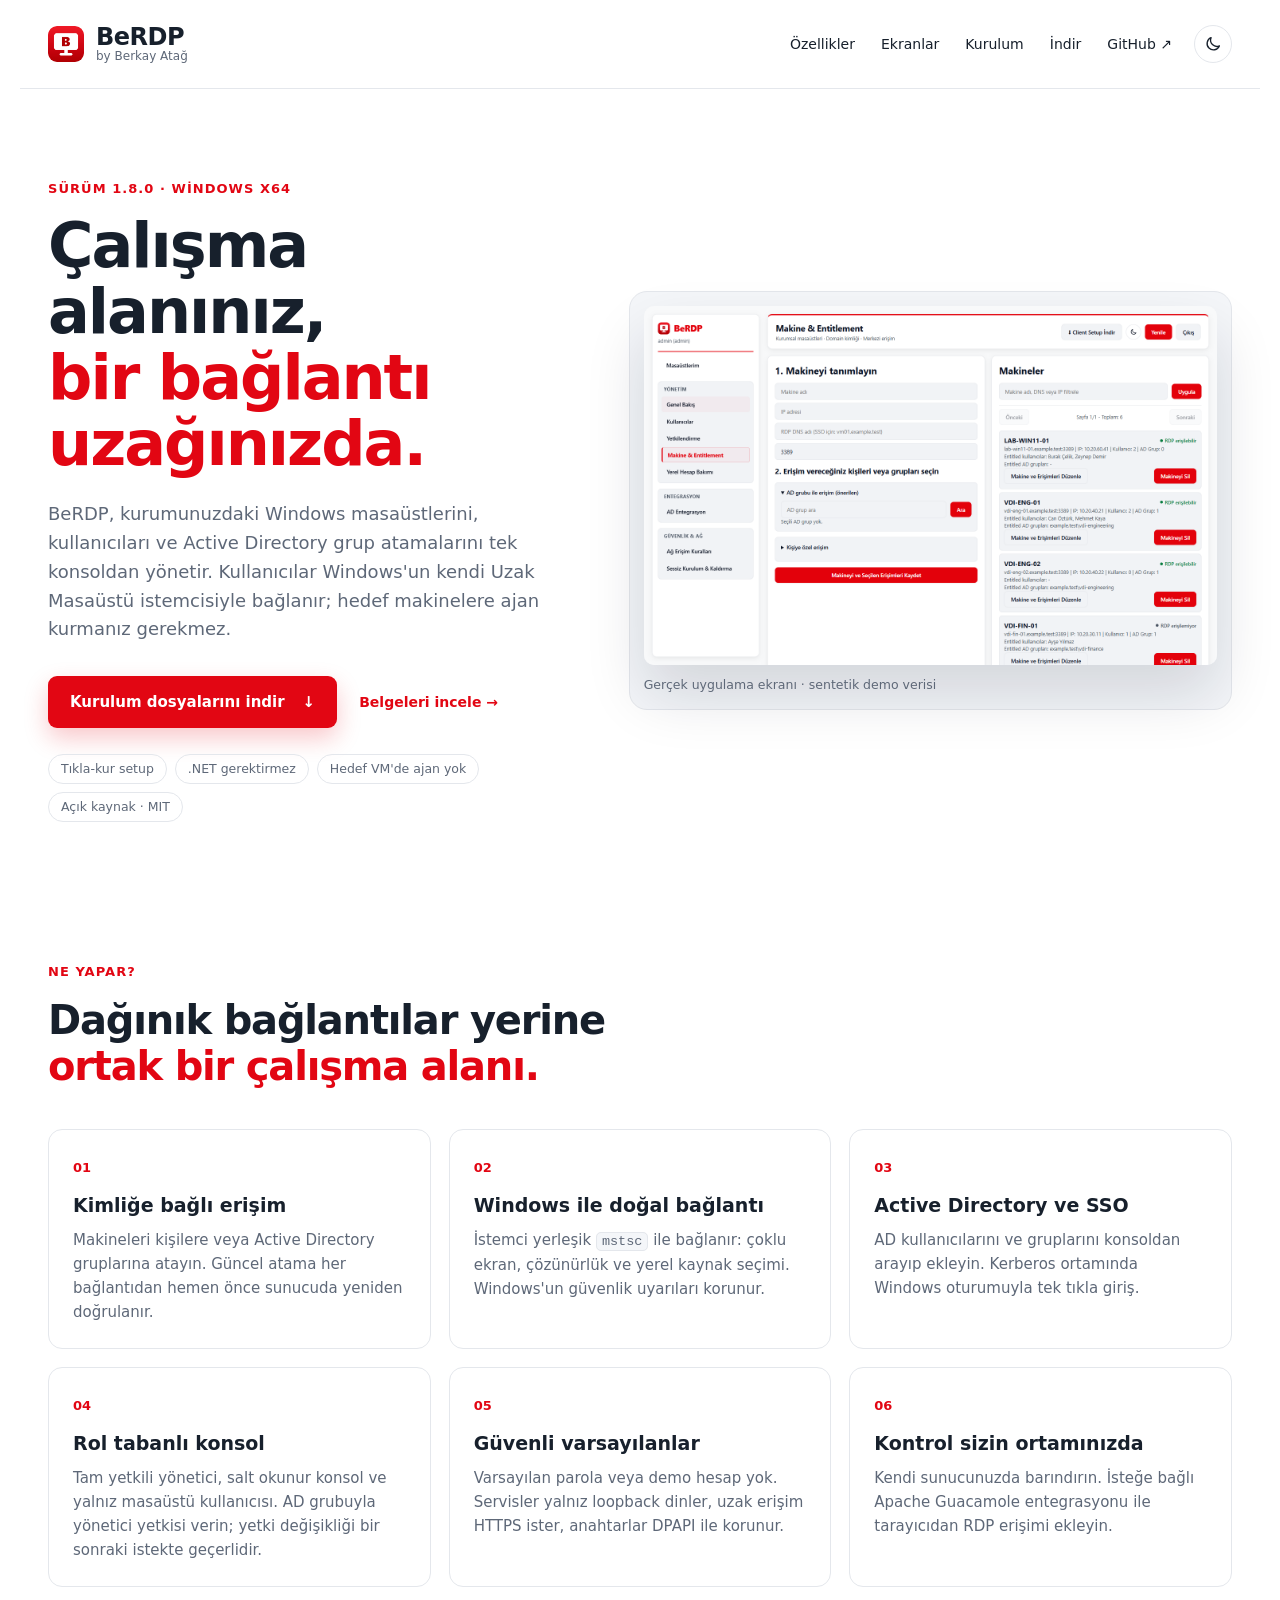
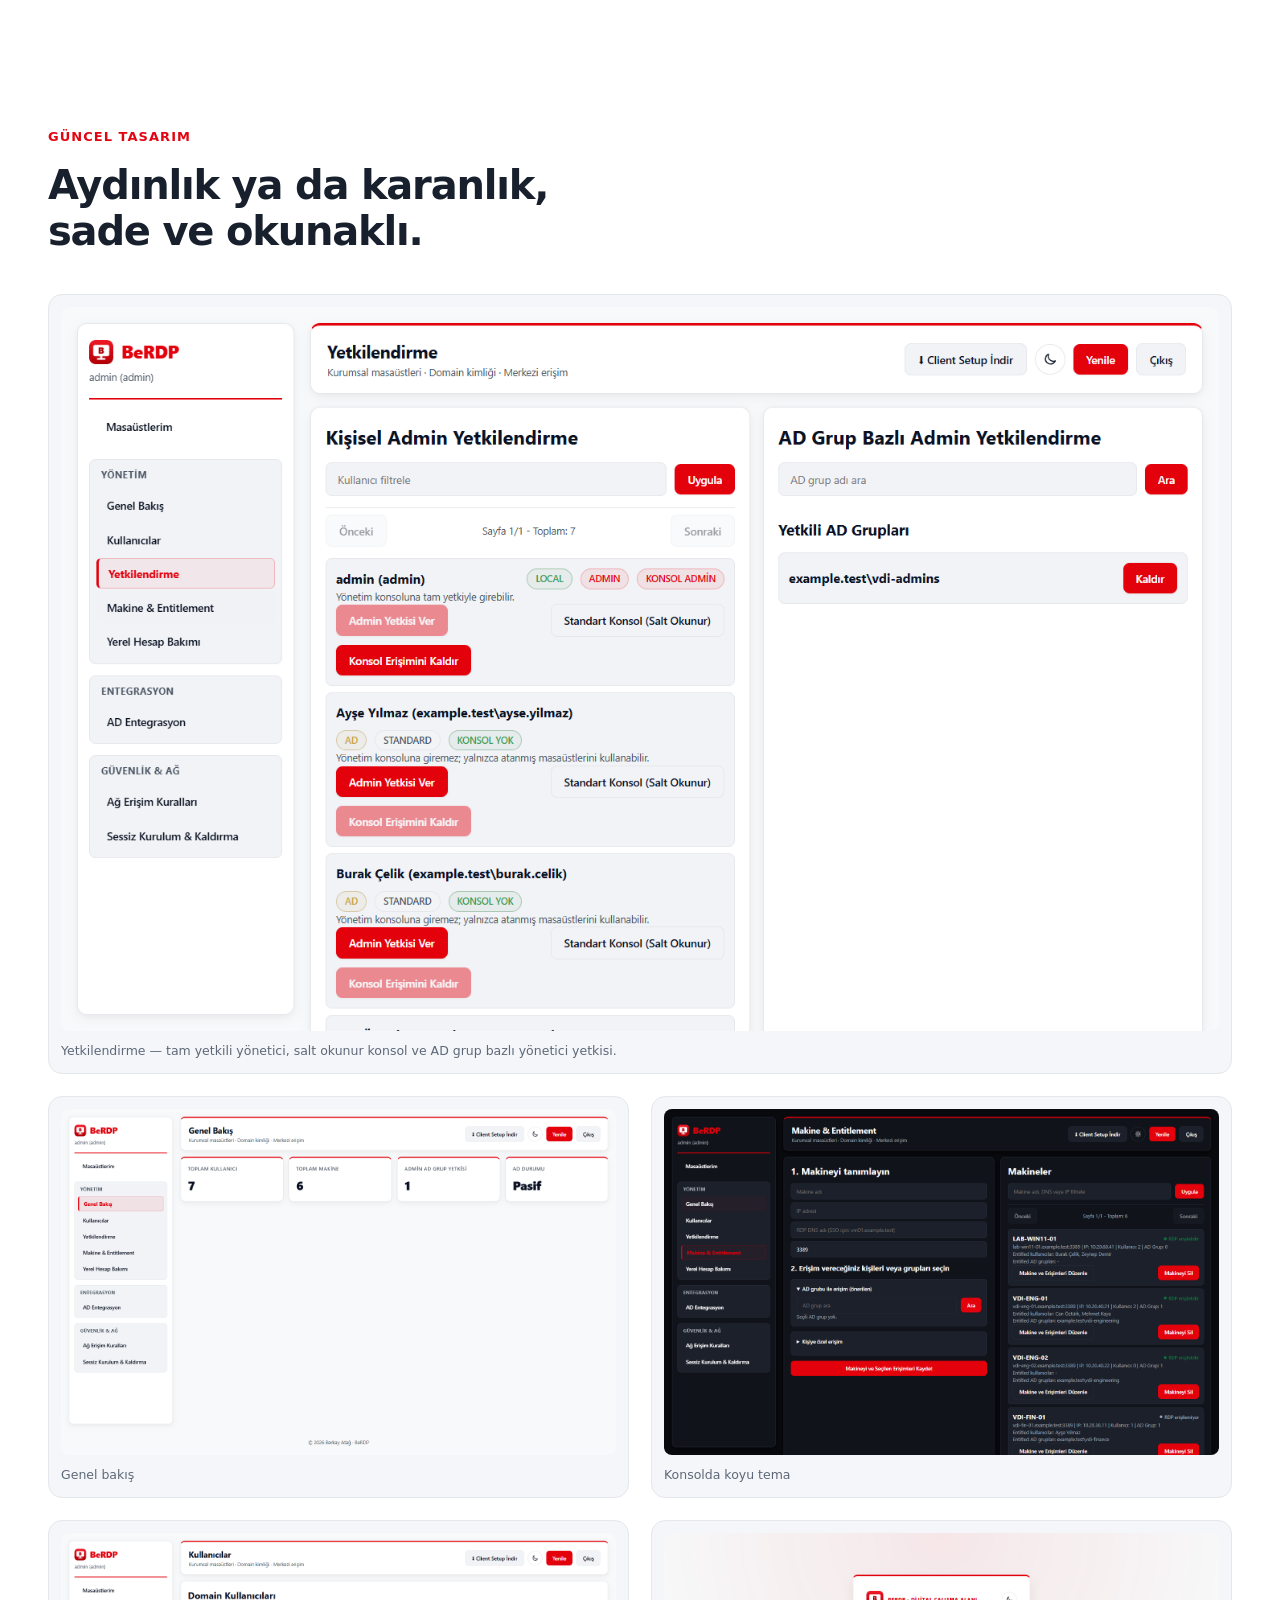
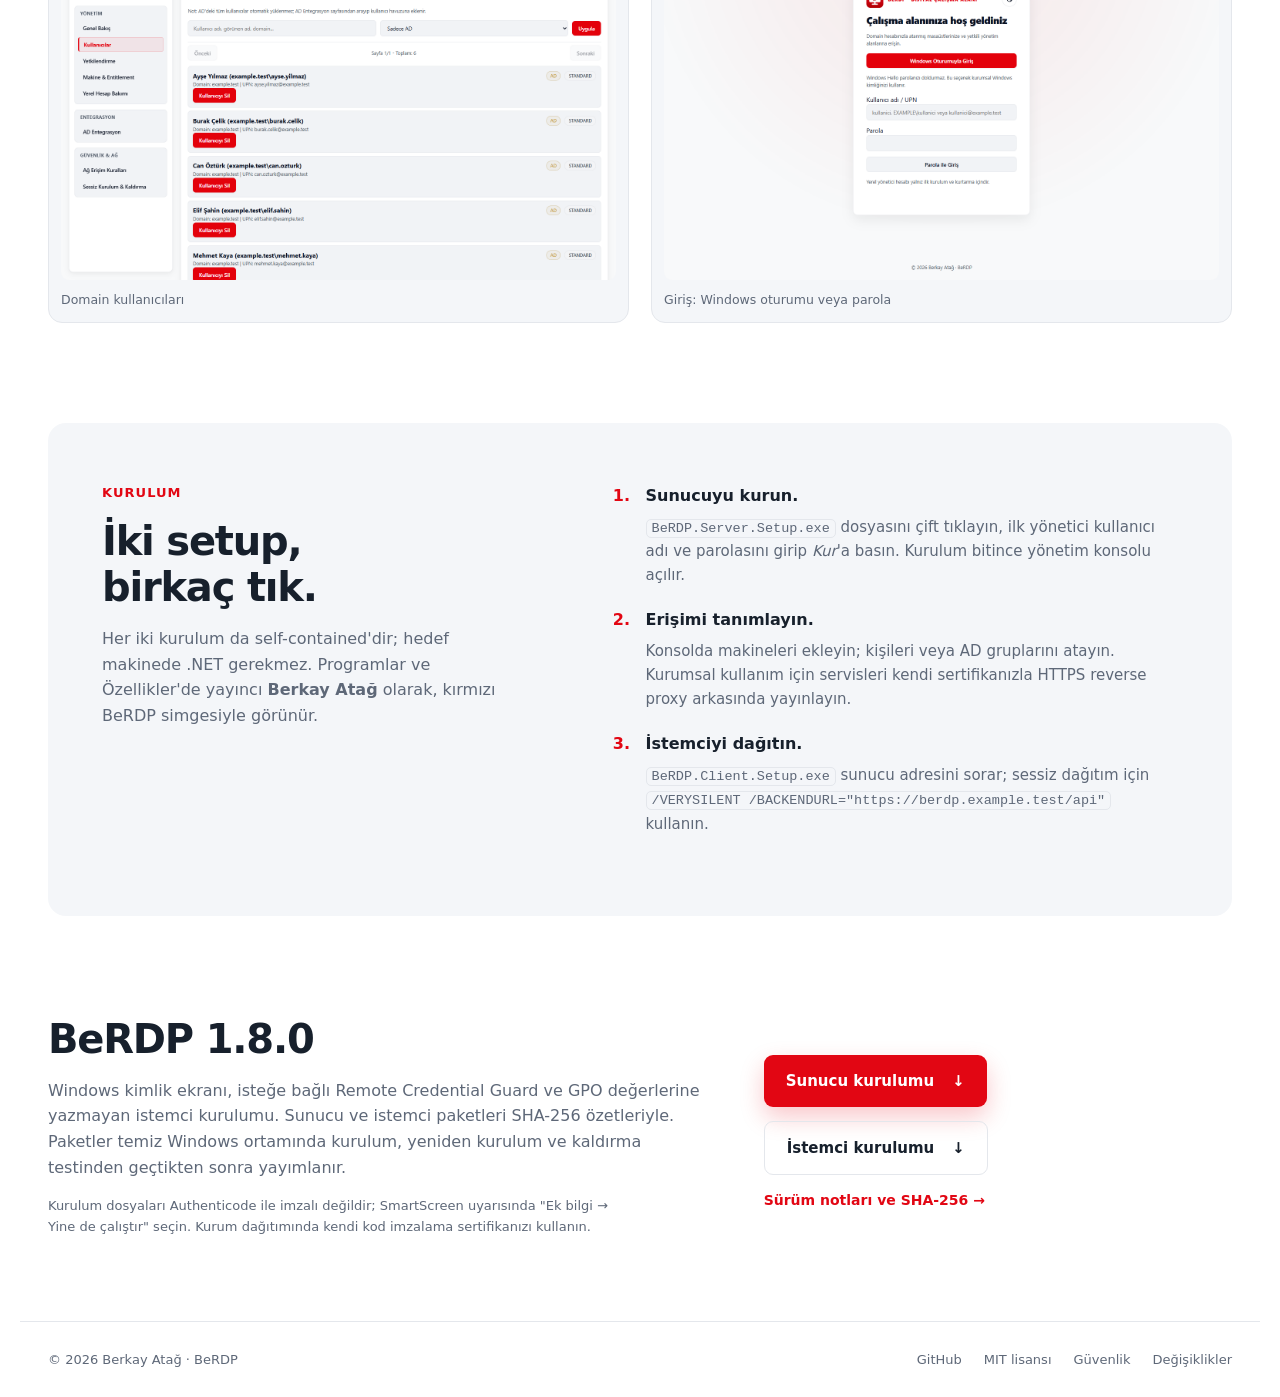
==== commit e76f5635: "Release 1.8.0: use native RDP authentication and preserve Windows policies" ====
--- a/docs/index.html
+++ b/docs/index.html
@@ -10,7 +10,7 @@
 <meta property="og:image" content="https://berkayatag.github.io/BeRDP/ui/machines.png">
 <title>BeRDP — Masaüstlerine tek noktadan erişim</title>
 <link rel="icon" type="image/png" href="assets/berdp-logo.png">
-<link rel="stylesheet" href="site.css?v=1.7.0">
+<link rel="stylesheet" href="site.css?v=1.8.0">
 <script>
   // Varsayılan aydınlık tema; ziyaretçinin seçimi bu tarayıcıda hatırlanır.
   // Sayfa boyanmadan önce uygulanır, böylece tema geçişinde yanıp sönme olmaz.
@@ -41,7 +41,7 @@
 <main id="main">
   <section class="hero">
     <div class="hero-copy">
-      <p class="eyebrow">Sürüm 1.7.0 · Windows x64</p>
+      <p class="eyebrow">Sürüm 1.8.0 · Windows x64</p>
       <h1>Çalışma alanınız,<br><em>bir bağlantı uzağınızda.</em></h1>
       <p class="lead">BeRDP, kurumunuzdaki Windows masaüstlerini, kullanıcıları ve Active Directory grup atamalarını tek konsoldan yönetir. Kullanıcılar Windows'un kendi Uzak Masaüstü istemcisiyle bağlanır; hedef makinelere ajan kurmanız gerekmez.</p>
       <div class="actions">
@@ -129,8 +129,8 @@
 
   <section id="indir" class="section download">
     <div>
-      <h2>BeRDP 1.7.0</h2>
-      <p class="muted">Sunucu ve istemci için ayrı Windows x64 kurulum dosyaları, SHA-256 özetleriyle. Paketler temiz Windows ortamında kurulum, yeniden kurulum ve kaldırma testinden geçtikten sonra yayımlanır.</p>
+      <h2>BeRDP 1.8.0</h2>
+      <p class="muted">Windows kimlik ekranı, isteğe bağlı Remote Credential Guard ve GPO değerlerine yazmayan istemci kurulumu. Sunucu ve istemci paketleri SHA-256 özetleriyle. Paketler temiz Windows ortamında kurulum, yeniden kurulum ve kaldırma testinden geçtikten sonra yayımlanır.</p>
       <p class="note">Kurulum dosyaları Authenticode ile imzalı değildir; SmartScreen uyarısında "Ek bilgi → Yine de çalıştır" seçin. Kurum dağıtımında kendi kod imzalama sertifikanızı kullanın.</p>
     </div>
     <div class="download-links">
